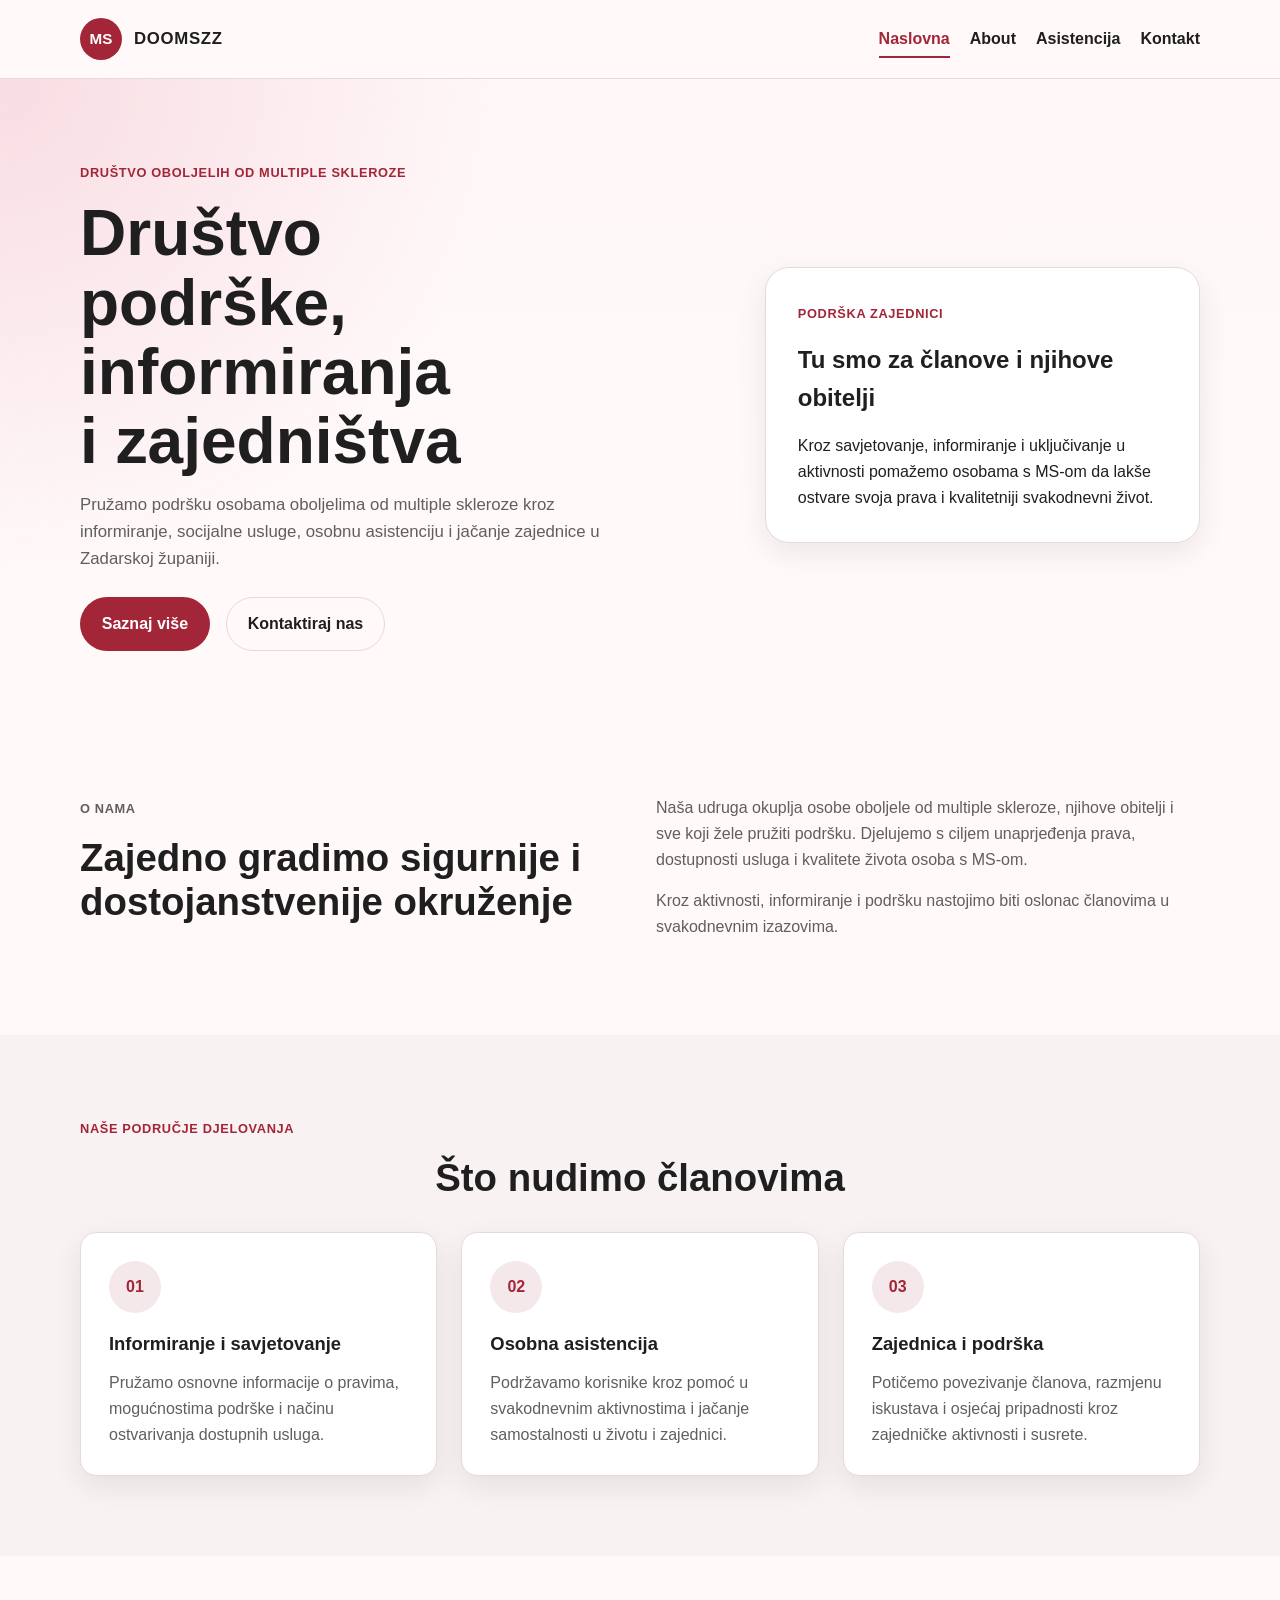
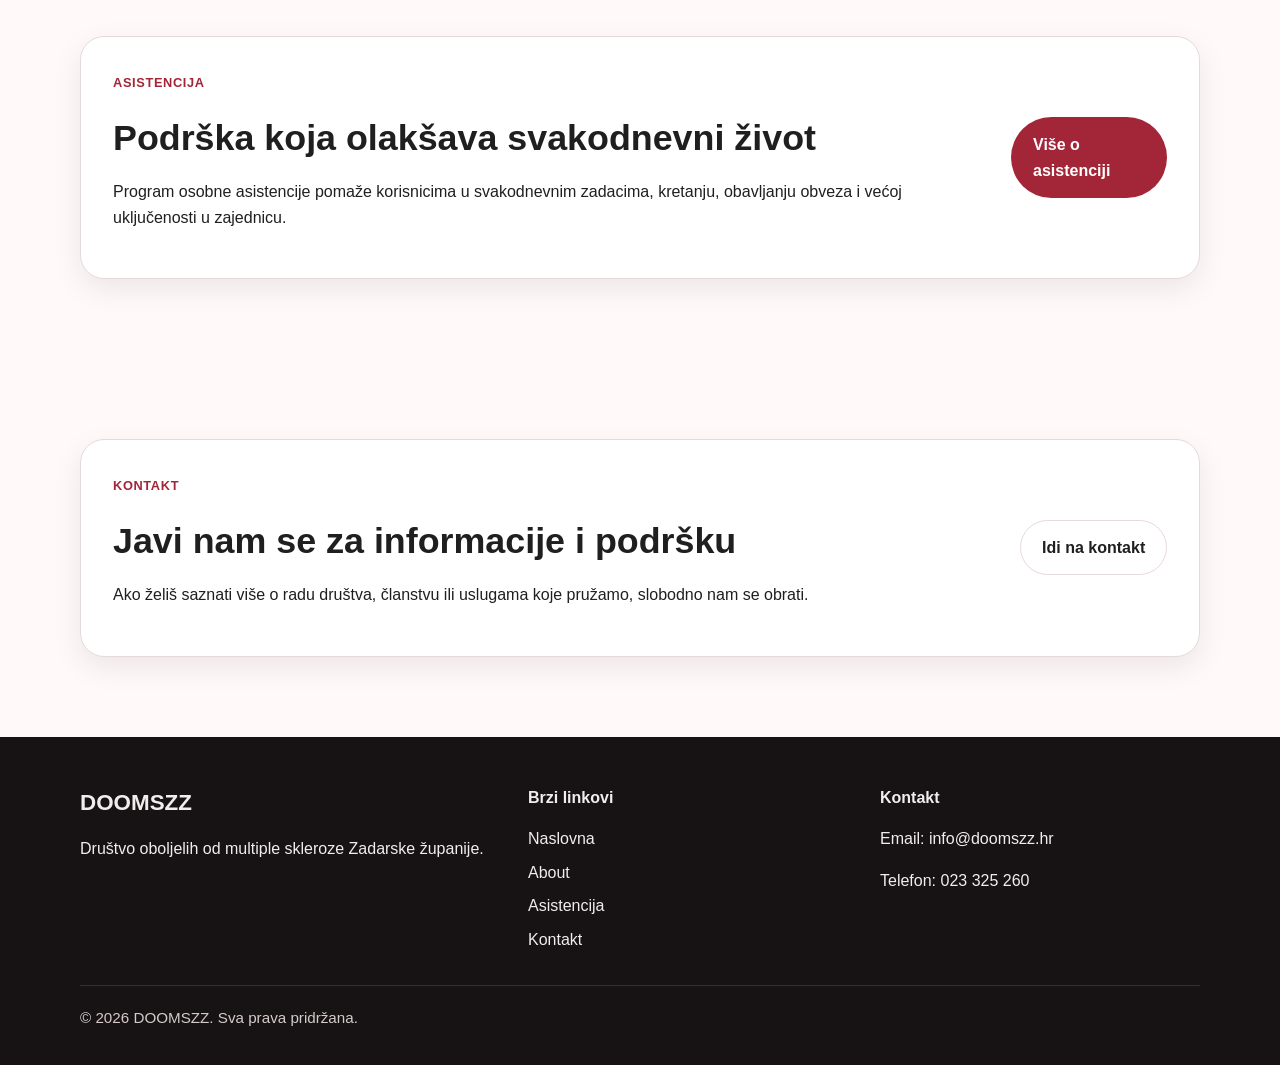
==== index.html @ 81e07acf "update naslova" ====
<!DOCTYPE html>
<html lang="hr">
<head>
  <meta charset="UTF-8">
  <meta name="viewport" content="width=device-width, initial-scale=1.0">
  <meta name="description" content="Društvo oboljelih od multiple skleroze Zadarske županije pruža podršku, informacije i usluge za bolju kvalitetu života osoba s MS-om.">
  <meta name="author" content="Tvoje Ime Prezime">
  <meta property="og:title" content="DOOMSZZ - Naslovnica">
  <meta property="og:description" content="Podrška, zajedništvo i informacije za osobe oboljele od multiple skleroze.">
  <meta property="og:image" content="img/og-image.png">
  <meta property="og:type" content="website">
  <link rel="icon" href="img/favicon.ico">
  <link rel="stylesheet" href="css/style.css">
  <title>Naslovnica - DOOMSZZ</title>
</head>
<body>
  <a class="skip-link" href="#main-content">Preskoči na sadržaj</a>

  <header class="site-header">
    <div class="container header-inner">
      <a href="index.html" class="logo">
        <span class="logo-mark">MS</span>
        <span class="logo-text">DOOMSZZ</span>
      </a>

      <input type="checkbox" id="nav-toggle" class="nav-toggle">
      <label for="nav-toggle" class="hamburger" aria-label="Otvori navigaciju">
        <span></span>
        <span></span>
        <span></span>
      </label>

      <nav class="site-nav" aria-label="Glavna navigacija">
        <ul>
          <li><a class="active" href="index.html" aria-current="page">Naslovna</a></li>
          <li><a href="about.html">About</a></li>
          <li><a href="asistencija.html">Asistencija</a></li>
          <li><a href="kontakt.html">Kontakt</a></li>
        </ul>
      </nav>
    </div>
  </header>

  <main id="main-content">
    <section class="hero">
      <div class="container hero-grid">
        <div class="hero-content">
          <p class="eyebrow">Društvo oboljelih od multiple skleroze</p>
          <h1>Društvo podrške, informiranja i zajedništva</h1>
          <p class="hero-text">
            Pružamo podršku osobama oboljelima od multiple skleroze kroz informiranje,
            socijalne usluge, osobnu asistenciju i jačanje zajednice u Zadarskoj županiji.
          </p>
          <div class="hero-actions">
            <a class="btn btn-primary" href="about.html">Saznaj više</a>
            <a class="btn btn-secondary" href="kontakt.html">Kontaktiraj nas</a>
          </div>
        </div>

        <div class="hero-card">
          <p class="card-label">Podrška zajednici</p>
          <h2>Tu smo za članove i njihove obitelji</h2>
          <p>
            Kroz savjetovanje, informiranje i uključivanje u aktivnosti pomažemo
            osobama s MS-om da lakše ostvare svoja prava i kvalitetniji svakodnevni život.
          </p>
        </div>
      </div>
    </section>

    <section class="intro section">
      <div class="container two-column">
        <div>
          <p class="section-tag">O nama</p>
          <h2>Zajedno gradimo sigurnije i dostojanstvenije okruženje</h2>
        </div>
        <div>
          <p>
            Naša udruga okuplja osobe oboljele od multiple skleroze, njihove obitelji
            i sve koji žele pružiti podršku. Djelujemo s ciljem unaprjeđenja prava,
            dostupnosti usluga i kvalitete života osoba s MS-om.
          </p>
          <p>
            Kroz aktivnosti, informiranje i podršku nastojimo biti oslonac članovima
            u svakodnevnim izazovima.
          </p>
        </div>
      </div>
    </section>

    <section class="services section alt-bg">
      <div class="container">
        <p class="section-tag center">Naše područje djelovanja</p>
        <h2 class="section-title center">Što nudimo članovima</h2>

        <div class="cards-grid">
          <article class="info-card">
            <div class="icon-circle">01</div>
            <h3>Informiranje i savjetovanje</h3>
            <p>
              Pružamo osnovne informacije o pravima, mogućnostima podrške i načinu
              ostvarivanja dostupnih usluga.
            </p>
          </article>

          <article class="info-card">
            <div class="icon-circle">02</div>
            <h3>Osobna asistencija</h3>
            <p>
              Podržavamo korisnike kroz pomoć u svakodnevnim aktivnostima i
              jačanje samostalnosti u životu i zajednici.
            </p>
          </article>

          <article class="info-card">
            <div class="icon-circle">03</div>
            <h3>Zajednica i podrška</h3>
            <p>
              Potičemo povezivanje članova, razmjenu iskustava i osjećaj pripadnosti
              kroz zajedničke aktivnosti i susrete.
            </p>
          </article>
        </div>
      </div>
    </section>

    <section class="highlight section">
      <div class="container highlight-box">
        <div>
          <p class="section-tag">Asistencija</p>
          <h2>Podrška koja olakšava svakodnevni život</h2>
          <p>
            Program osobne asistencije pomaže korisnicima u svakodnevnim zadacima,
            kretanju, obavljanju obveza i većoj uključenosti u zajednicu.
          </p>
        </div>
        <div class="highlight-action">
          <a class="btn btn-primary" href="asistencija.html">Više o asistenciji</a>
        </div>
      </div>
    </section>

    <section class="contact-preview section">
      <div class="container contact-box">
        <div>
          <p class="section-tag">Kontakt</p>
          <h2>Javi nam se za informacije i podršku</h2>
          <p>
            Ako želiš saznati više o radu društva, članstvu ili uslugama koje pružamo,
            slobodno nam se obrati.
          </p>
        </div>
        <a class="btn btn-secondary" href="kontakt.html">Idi na kontakt</a>
      </div>
    </section>
  </main>

  <footer class="site-footer">
    <div class="container footer-grid">
      <div>
        <h2 class="footer-title">DOOMSZZ</h2>
        <p>
          Društvo oboljelih od multiple skleroze Zadarske županije.
        </p>
      </div>

      <div>
        <h3>Brzi linkovi</h3>
        <ul class="footer-links">
          <li><a href="index.html">Naslovna</a></li>
          <li><a href="about.html">About</a></li>
          <li><a href="asistencija.html">Asistencija</a></li>
          <li><a href="kontakt.html">Kontakt</a></li>
        </ul>
      </div>

      <div>
        <h3>Kontakt</h3>
        <p>Email: info@doomszz.hr</p>
        <p>Telefon: 023 325 260</p>
      </div>
    </div>

    <div class="container footer-bottom">
      <p>&copy; 2026 DOOMSZZ. Sva prava pridržana.</p>
    </div>
  </footer>
</body>
</html>
---- css/style.css ----
:root {
  --color-primary: #a32638;
  --color-primary-dark: #7f1c2b;
  --color-accent: #f4e8eb;
  --color-bg: #fffaf9;
  --color-surface: #ffffff;
  --color-surface-muted: #f8f2f3;
  --color-text: #1f1f1f;
  --color-text-soft: #5f5f5f;
  --color-border: #e6d9dc;
  --color-focus: #111111;
  --shadow-soft: 0 10px 30px rgba(0, 0, 0, 0.08);
  --radius-sm: 0.75rem;
  --radius-md: 1rem;
  --radius-lg: 1.5rem;
  --max-width: 1120px;
  --transition: 0.25s ease;
  --space-xs: 0.5rem;
  --space-sm: 0.75rem;
  --space-md: 1rem;
  --space-lg: 1.5rem;
  --space-xl: 2rem;
  --space-2xl: 3rem;
  --space-3xl: 5rem;
}

*,
*::before,
*::after {
  box-sizing: border-box;
}

html {
  scroll-behavior: smooth;
}

body {
  margin: 0;
  font-family: Arial, Helvetica, sans-serif;
  color: var(--color-text);
  background-color: var(--color-bg);
  line-height: 1.6;
}

img {
  max-width: 100%;
  display: block;
}

a {
  color: inherit;
  text-decoration: none;
}

ul {
  padding: 0;
  margin: 0;
  list-style: none;
}

h1,
h2,
h3,
p {
  margin-top: 0;
}

.container {
  width: min(100% - 2rem, var(--max-width));
  margin-inline: auto;
}

.section {
  padding: var(--space-3xl) 0;
}

.alt-bg {
  background-color: var(--color-surface-muted);
}

.center {
  text-align: center;
}

.skip-link {
  position: absolute;
  top: -100px;
  left: 1rem;
  background: #ffffff;
  color: #000000;
  padding: 0.75rem 1rem;
  border-radius: 0.5rem;
  z-index: 1000;
  border: 2px solid #000000;
}

.skip-link:focus {
  top: 1rem;
}

.site-header {
  position: sticky;
  top: 0;
  z-index: 999;
  background-color: rgba(255, 250, 249, 0.96);
  backdrop-filter: blur(10px);
  border-bottom: 1px solid var(--color-border);
}

.header-inner {
  display: flex;
  align-items: center;
  justify-content: space-between;
  min-height: 78px;
  gap: 1rem;
}

.logo {
  display: inline-flex;
  align-items: center;
  gap: 0.75rem;
  font-weight: 700;
}

.logo-mark {
  width: 42px;
  height: 42px;
  border-radius: 50%;
  background-color: var(--color-primary);
  color: #ffffff;
  display: inline-flex;
  align-items: center;
  justify-content: center;
  font-size: 0.95rem;
}

.logo-text {
  font-size: 1.05rem;
  letter-spacing: 0.04em;
}

.site-nav ul {
  display: flex;
  align-items: center;
  gap: 1.25rem;
}

.site-nav a {
  position: relative;
  padding: 0.5rem 0;
  font-weight: 600;
  color: var(--color-text);
}

.site-nav a:hover,
.site-nav a:focus-visible {
  color: var(--color-primary);
}

.site-nav a.active {
  color: var(--color-primary);
}

.site-nav a.active::after,
.site-nav a:hover::after,
.site-nav a:focus-visible::after {
  content: "";
  position: absolute;
  left: 0;
  bottom: -0.2rem;
  width: 100%;
  height: 2px;
  background-color: var(--color-primary);
}

.nav-toggle {
  display: none;
}

.hamburger {
  display: none;
  cursor: pointer;
  width: 46px;
  height: 46px;
  border: 1px solid var(--color-border);
  border-radius: 0.75rem;
  align-items: center;
  justify-content: center;
  flex-direction: column;
  gap: 5px;
  background-color: #ffffff;
}

.hamburger span {
  width: 22px;
  height: 2px;
  background-color: var(--color-text);
  display: block;
}

.hero {
  padding: 5rem 0 4rem;
  background:
    radial-gradient(circle at top left, #f8dde3 0%, transparent 35%),
    linear-gradient(180deg, #fff7f8 0%, #fffaf9 100%);
}

.hero-grid {
  display: grid;
  grid-template-columns: 1.2fr 0.8fr;
  gap: 2rem;
  align-items: center;
}

.eyebrow,
.section-tag,
.card-label {
  display: inline-block;
  margin-bottom: 1rem;
  color: var(--color-primary);
  font-weight: 700;
  letter-spacing: 0.05em;
  text-transform: uppercase;
  font-size: 0.8rem;
}

.hero h1 {
  font-size: clamp(2.3rem, 5vw, 4.3rem);
  line-height: 1.08;
  max-width: 11ch;
  margin-bottom: 1rem;
}

.hero-text {
  max-width: 60ch;
  color: var(--color-text-soft);
  font-size: 1.05rem;
  margin-bottom: 1.5rem;
}

.hero-actions {
  display: flex;
  flex-wrap: wrap;
  gap: 1rem;
}

.btn {
  display: inline-flex;
  align-items: center;
  justify-content: center;
  min-height: 48px;
  padding: 0.85rem 1.3rem;
  border-radius: 999px;
  font-weight: 700;
  transition: transform var(--transition), background-color var(--transition), color var(--transition), border-color var(--transition);
  border: 1px solid transparent;
}

.btn:hover,
.btn:focus-visible {
  transform: translateY(-2px);
}

.btn-primary {
  background-color: var(--color-primary);
  color: #ffffff;
}

.btn-primary:hover,
.btn-primary:focus-visible {
  background-color: var(--color-primary-dark);
}

.btn-secondary {
  background-color: transparent;
  color: var(--color-text);
  border-color: var(--color-border);
}

.btn-secondary:hover,
.btn-secondary:focus-visible {
  border-color: var(--color-primary);
  color: var(--color-primary);
}

.hero-card,
.info-card,
.highlight-box,
.contact-box {
  background-color: var(--color-surface);
  border: 1px solid var(--color-border);
  box-shadow: var(--shadow-soft);
}

.hero-card {
  padding: 2rem;
  border-radius: var(--radius-lg);
}

.hero-card h2 {
  font-size: 1.5rem;
  margin-bottom: 1rem;
}

.hero-card p:last-child {
  margin-bottom: 0;
}

.two-column {
  display: grid;
  grid-template-columns: 1fr 1fr;
  gap: 2rem;
  align-items: start;
}

.two-column h2,
.section-title {
  font-size: clamp(1.8rem, 3vw, 2.6rem);
  line-height: 1.15;
  margin-bottom: 1rem;
}

.two-column p {
  color: var(--color-text-soft);
}

.cards-grid {
  display: grid;
  grid-template-columns: repeat(3, 1fr);
  gap: 1.5rem;
  margin-top: 2rem;
}

.info-card {
  padding: 1.75rem;
  border-radius: var(--radius-md);
}

.icon-circle {
  width: 52px;
  height: 52px;
  border-radius: 50%;
  background-color: var(--color-accent);
  color: var(--color-primary);
  display: inline-flex;
  align-items: center;
  justify-content: center;
  font-weight: 700;
  margin-bottom: 1rem;
}

.info-card h3 {
  margin-bottom: 0.75rem;
  font-size: 1.15rem;
}

.info-card p {
  color: var(--color-text-soft);
  margin-bottom: 0;
}

.highlight-box,
.contact-box {
  border-radius: var(--radius-lg);
  padding: 2rem;
  display: flex;
  align-items: center;
  justify-content: space-between;
  gap: 1.5rem;
}

.highlight-box h2,
.contact-box h2 {
  margin-bottom: 0.75rem;
  font-size: clamp(1.6rem, 2.8vw, 2.3rem);
}

.site-footer {
  background-color: #171314;
  color: #f3ecec;
  padding-top: 3rem;
}

.footer-grid {
  display: grid;
  grid-template-columns: 1.3fr 1fr 1fr;
  gap: 2rem;
}

.footer-title {
  font-size: 1.4rem;
  margin-bottom: 1rem;
}

.site-footer h3 {
  margin-bottom: 1rem;
  font-size: 1rem;
}

.footer-links li + li {
  margin-top: 0.5rem;
}

.footer-links a:hover,
.footer-links a:focus-visible {
  color: #ffffff;
}

.footer-bottom {
  border-top: 1px solid rgba(255, 255, 255, 0.12);
  margin-top: 2rem;
  padding: 1.25rem 0;
  font-size: 0.95rem;
  color: #d4caca;
}

a:focus-visible,
button:focus-visible,
input:focus-visible,
textarea:focus-visible,
label:focus-visible {
  outline: 3px solid var(--color-focus);
  outline-offset: 3px;
}

@media (max-width: 900px) {
  .hero-grid,
  .two-column,
  .cards-grid,
  .footer-grid {
    grid-template-columns: 1fr;
  }

  .highlight-box,
  .contact-box {
    flex-direction: column;
    align-items: flex-start;
  }

  .hero {
    padding-top: 4rem;
  }

  .hero h1 {
    max-width: 14ch;
  }
}

@media (max-width: 768px) {
  .hamburger {
    display: inline-flex;
  }

  .site-nav {
    position: absolute;
    top: 100%;
    left: 0;
    right: 0;
    background-color: rgba(255, 250, 249, 0.98);
    border-bottom: 1px solid var(--color-border);
    padding: 0 1rem 1rem;
    display: none;
  }

  .site-nav ul {
    flex-direction: column;
    align-items: flex-start;
    gap: 0.75rem;
    padding-top: 1rem;
  }

  .nav-toggle:checked ~ .site-nav {
    display: block;
  }

  .section {
    padding: 4rem 0;
  }
}

@media (max-width: 560px) {
  .hero {
    padding: 3.5rem 0 3rem;
  }

  .hero h1 {
    font-size: 2.2rem;
  }

  .container {
    width: min(100% - 1.25rem, var(--max-width));
  }

  .hero-card,
  .info-card,
  .highlight-box,
  .contact-box {
    padding: 1.4rem;
  }
}

.hero-small {
  padding-top: 4.5rem;
  padding-bottom: 3.5rem;
}

.top-space {
  margin-top: 1.5rem;
}

.contact-layout {
  display: grid;
  grid-template-columns: 1fr 1.1fr;
  gap: 2rem;
  align-items: start;
}

.contact-info h2,
.form-wrapper h2 {
  margin-bottom: 1rem;
  font-size: clamp(1.8rem, 3vw, 2.4rem);
}

.contact-info > p {
  color: var(--color-text-soft);
}

.contact-details {
  display: grid;
  gap: 1rem;
  margin-top: 1.5rem;
}

.detail-card,
.form-wrapper {
  background-color: var(--color-surface);
  border: 1px solid var(--color-border);
  box-shadow: var(--shadow-soft);
  border-radius: var(--radius-lg);
}

.detail-card {
  padding: 1.25rem 1.4rem;
}

.detail-card h3 {
  margin-bottom: 0.4rem;
  font-size: 1rem;
}

.detail-card p {
  margin-bottom: 0;
  color: var(--color-text-soft);
}

.form-wrapper {
  padding: 2rem;
}

.contact-form {
  margin-top: 1.5rem;
}

.form-group {
  display: flex;
  flex-direction: column;
  margin-bottom: 1rem;
}

.form-group label {
  margin-bottom: 0.45rem;
  font-weight: 700;
}

.form-group input,
.form-group select,
.form-group textarea {
  width: 100%;
  padding: 0.9rem 1rem;
  border: 1px solid var(--color-border);
  border-radius: 0.9rem;
  background-color: #ffffff;
  font: inherit;
  color: var(--color-text);
}

.form-group textarea {
  resize: vertical;
  min-height: 140px;
}

.form-group input::placeholder,
.form-group textarea::placeholder {
  color: #8b8b8b;
}

.form-group input:focus,
.form-group select:focus,
.form-group textarea:focus {
  border-color: var(--color-primary);
  outline: none;
}

@media (max-width: 900px) {
  .contact-layout {
    grid-template-columns: 1fr;
  }
}
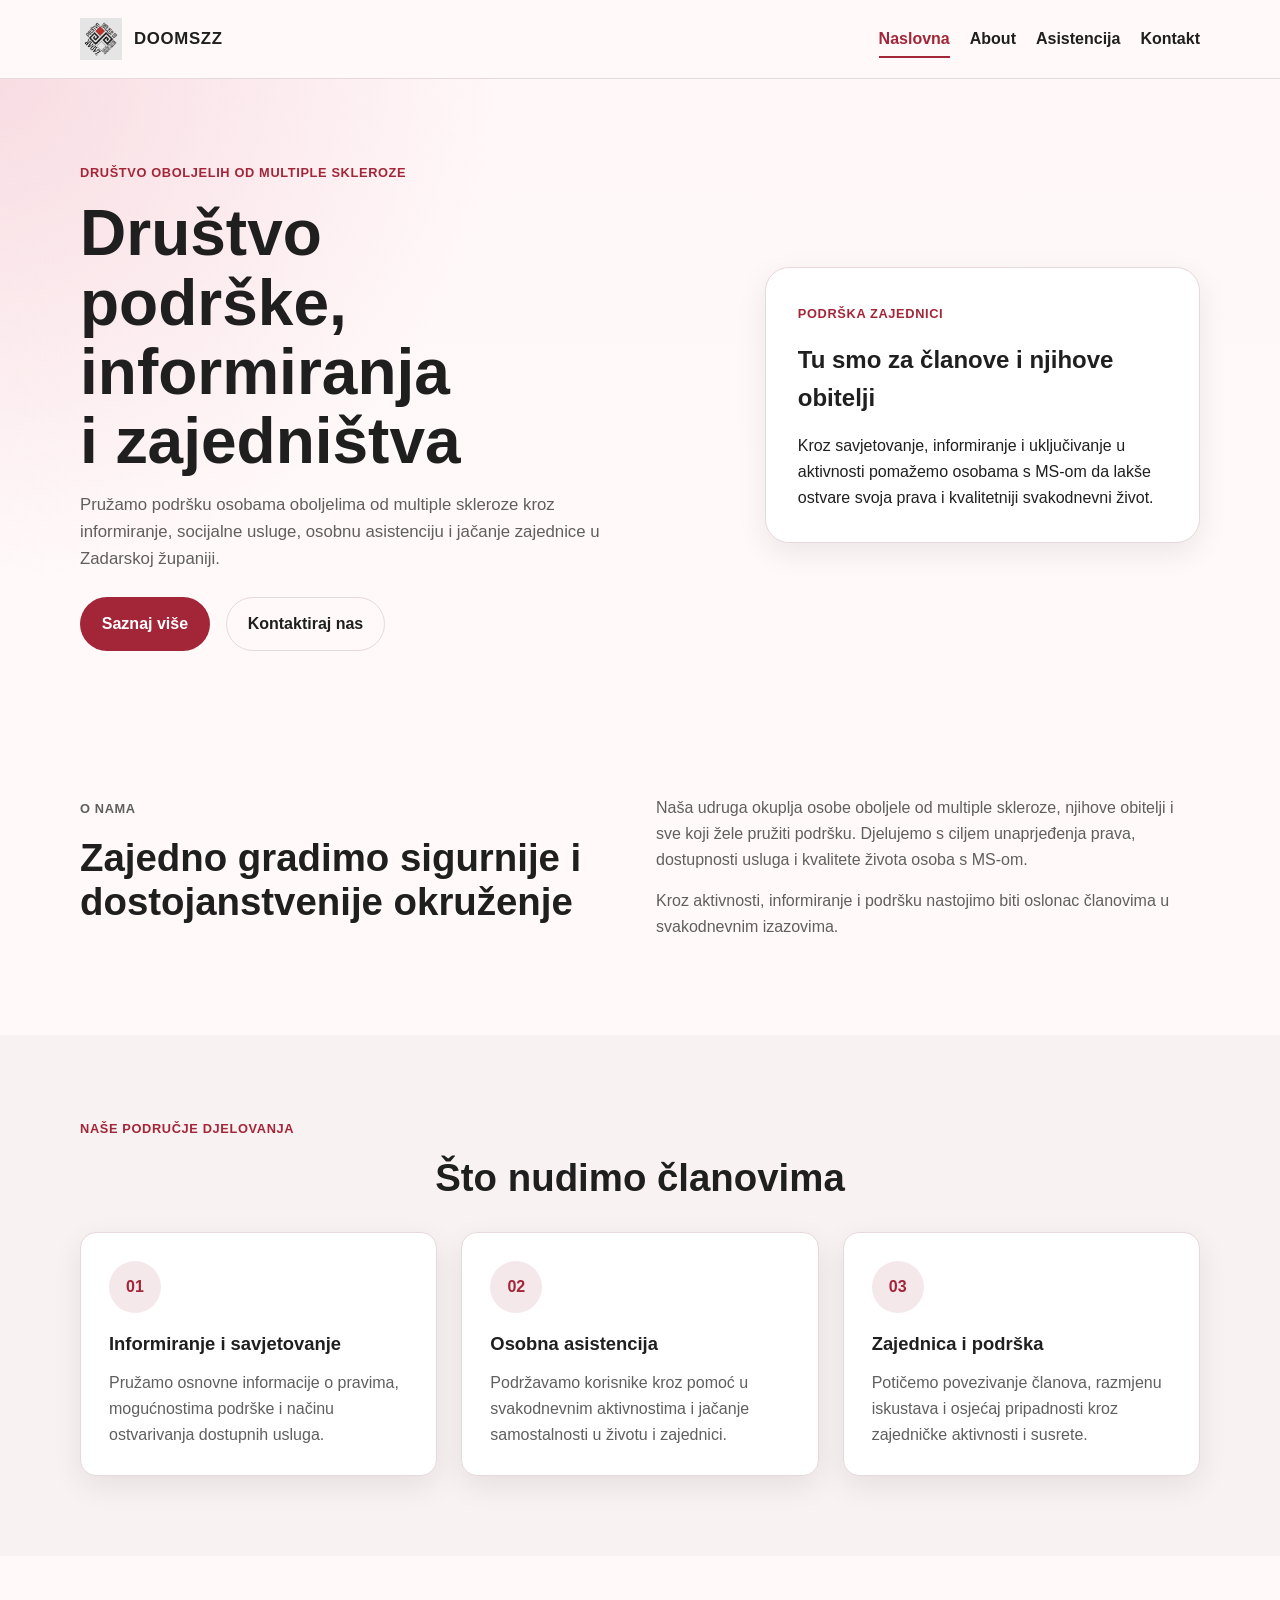
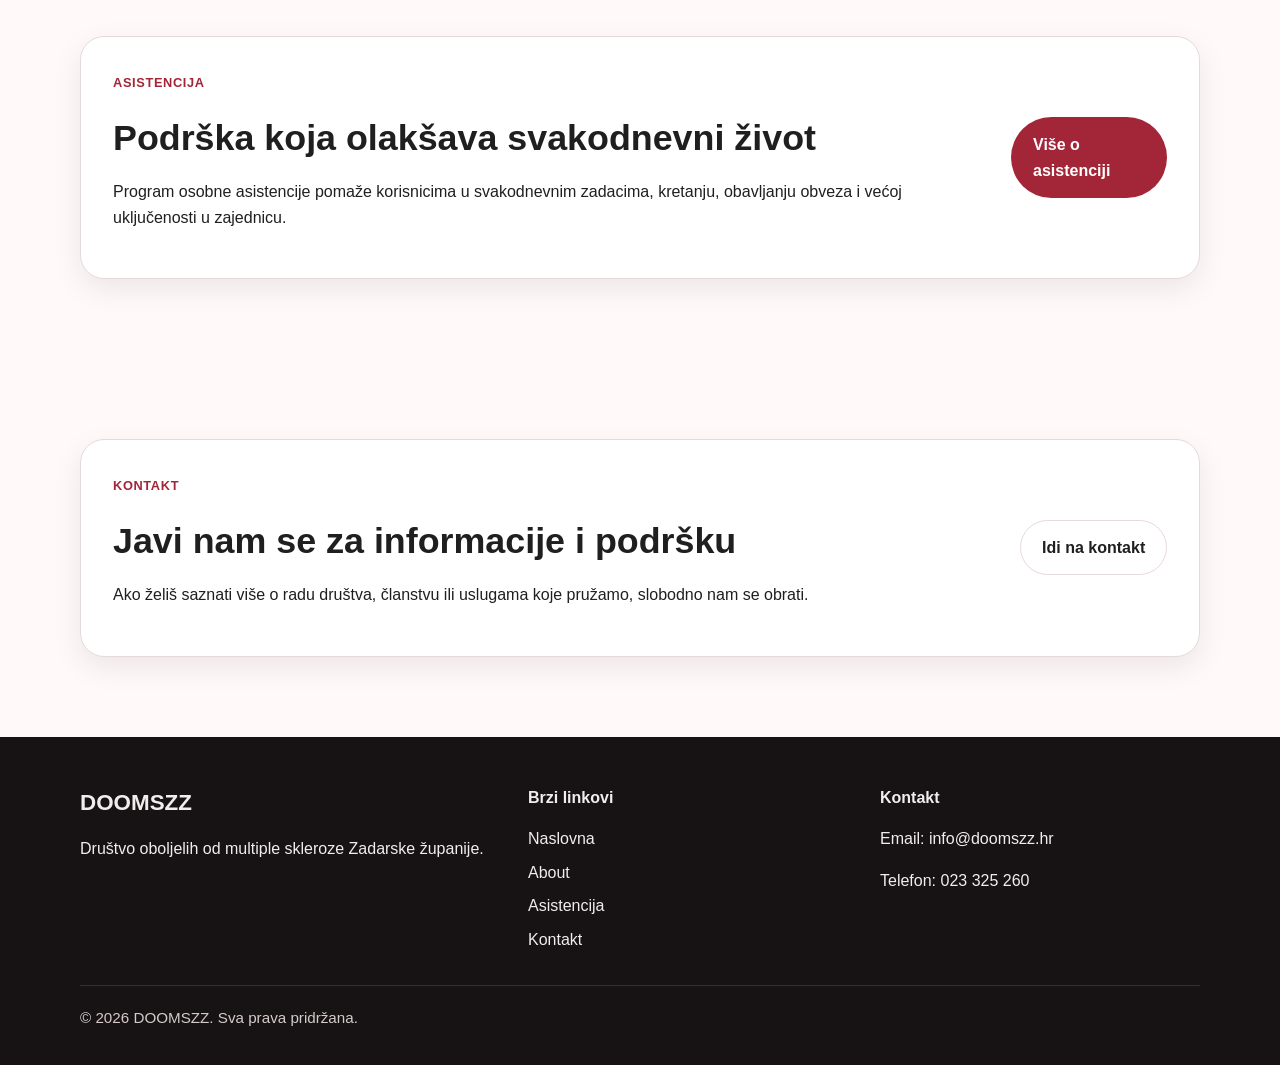
==== commit 8e3b8252: "update loga" ====
--- a/index.html
+++ b/index.html
@@ -19,7 +19,7 @@
   <header class="site-header">
     <div class="container header-inner">
       <a href="index.html" class="logo">
-        <span class="logo-mark">MS</span>
+        <img src="img/logo.png" alt="DOOMSZZ logo" class="logo-image">
         <span class="logo-text">DOOMSZZ</span>
       </a>
 
--- a/css/style.css
+++ b/css/style.css
@@ -605,4 +605,11 @@
   .contact-layout {
     grid-template-columns: 1fr;
   }
+}
+
+.logo-image {
+  width: 42px;
+  height: 42px;
+  object-fit: contain;
+  display: block;
 }
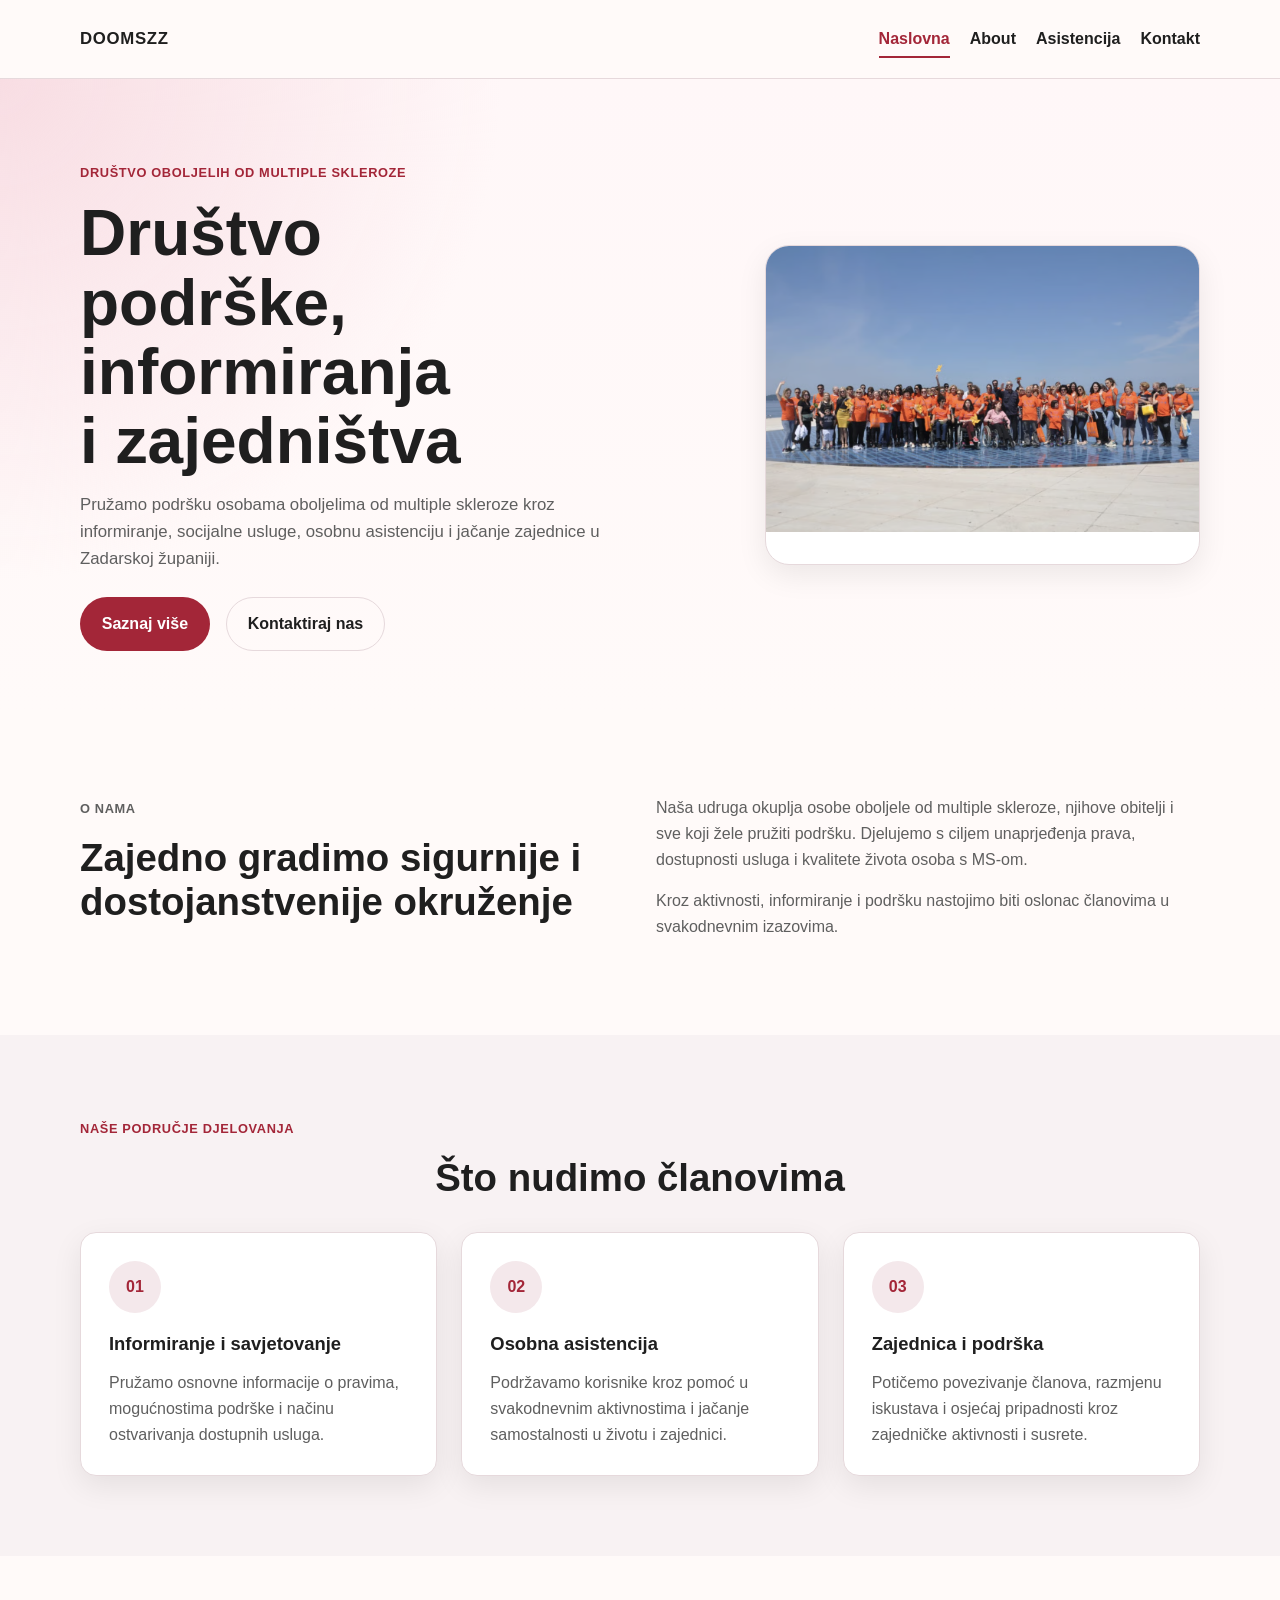
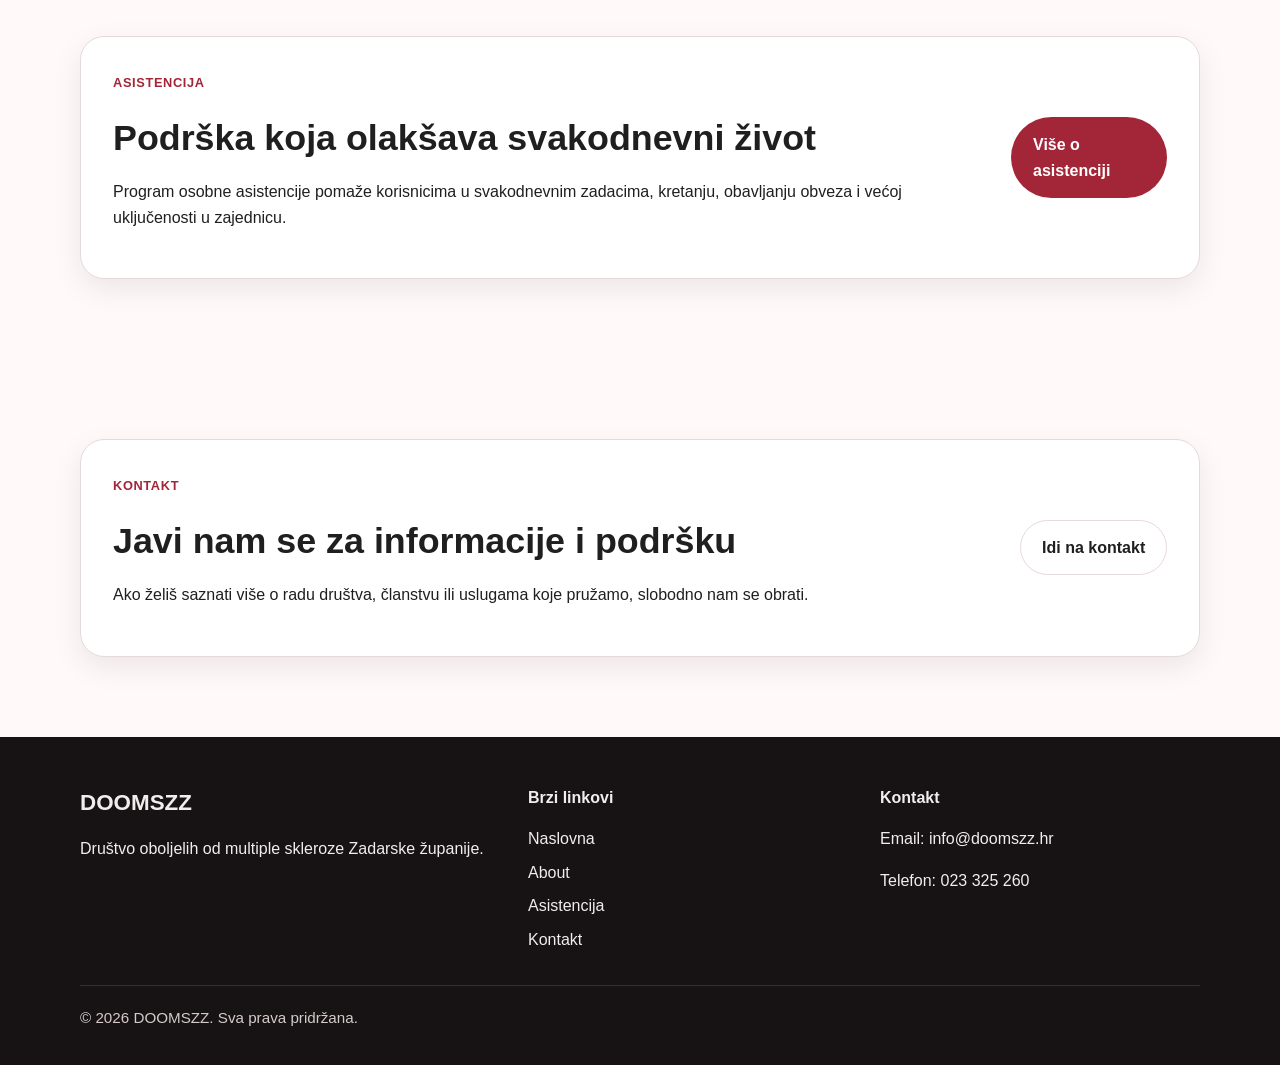
==== commit 89aab9b7: "updejt og-a" ====
--- a/index.html
+++ b/index.html
@@ -19,7 +19,6 @@
   <header class="site-header">
     <div class="container header-inner">
       <a href="index.html" class="logo">
-        <img src="img/logo.png" alt="DOOMSZZ logo" class="logo-image">
         <span class="logo-text">DOOMSZZ</span>
       </a>
 
@@ -57,13 +56,8 @@
           </div>
         </div>
 
-        <div class="hero-card">
-          <p class="card-label">Podrška zajednici</p>
-          <h2>Tu smo za članove i njihove obitelji</h2>
-          <p>
-            Kroz savjetovanje, informiranje i uključivanje u aktivnosti pomažemo
-            osobama s MS-om da lakše ostvare svoja prava i kvalitetniji svakodnevni život.
-          </p>
+        <div class="hero-image-wrap">
+          <img src="img/og-image.png" alt="Društvo oboljelih od multiple skleroze Zadarske županije" class="hero-image">
         </div>
       </div>
     </section>
--- a/css/style.css
+++ b/css/style.css
@@ -612,4 +612,19 @@
   height: 42px;
   object-fit: contain;
   display: block;
+}
+.hero-image-wrap {
+  background-color: var(--color-surface);
+  border: 1px solid var(--color-border);
+  box-shadow: var(--shadow-soft);
+  border-radius: var(--radius-lg);
+  overflow: hidden;
+  min-height: 320px;
+}
+
+.hero-image {
+  width: 100%;
+  height: 100%;
+  display: block;
+  object-fit: cover;
 }
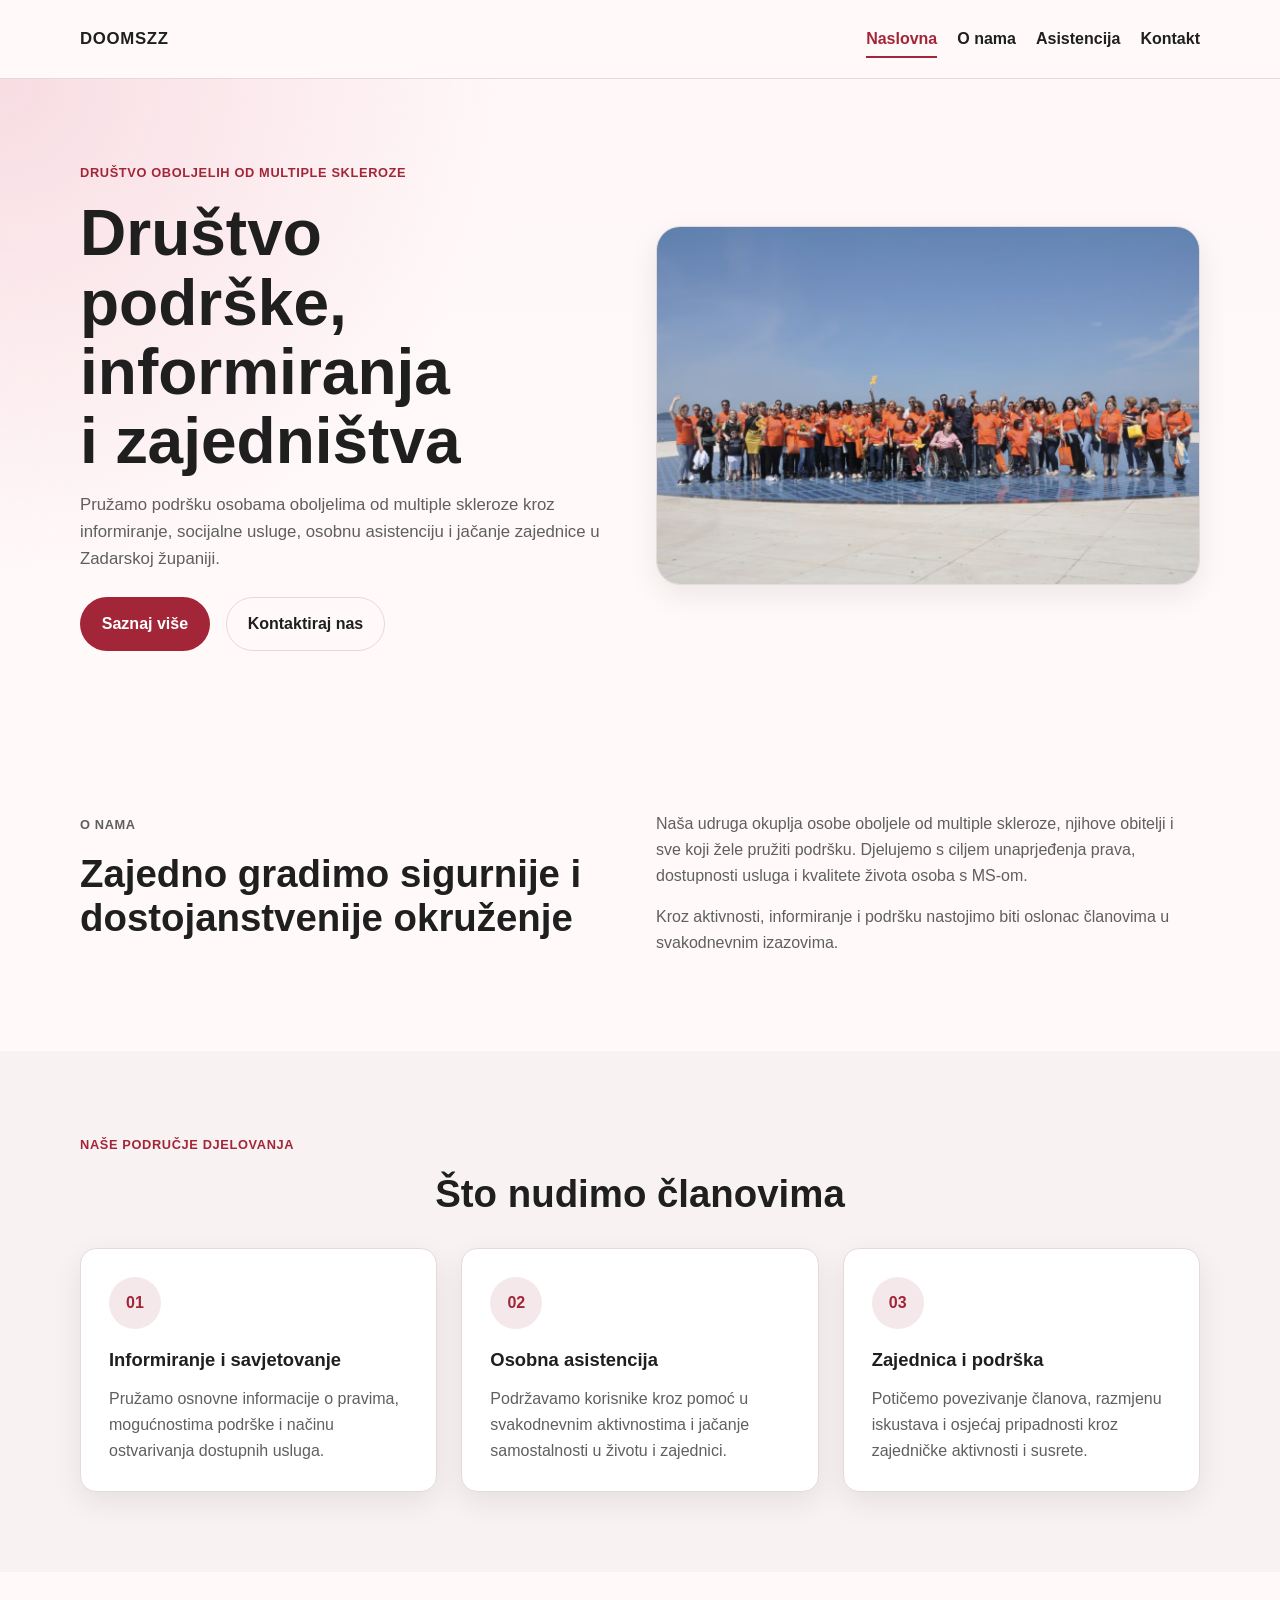
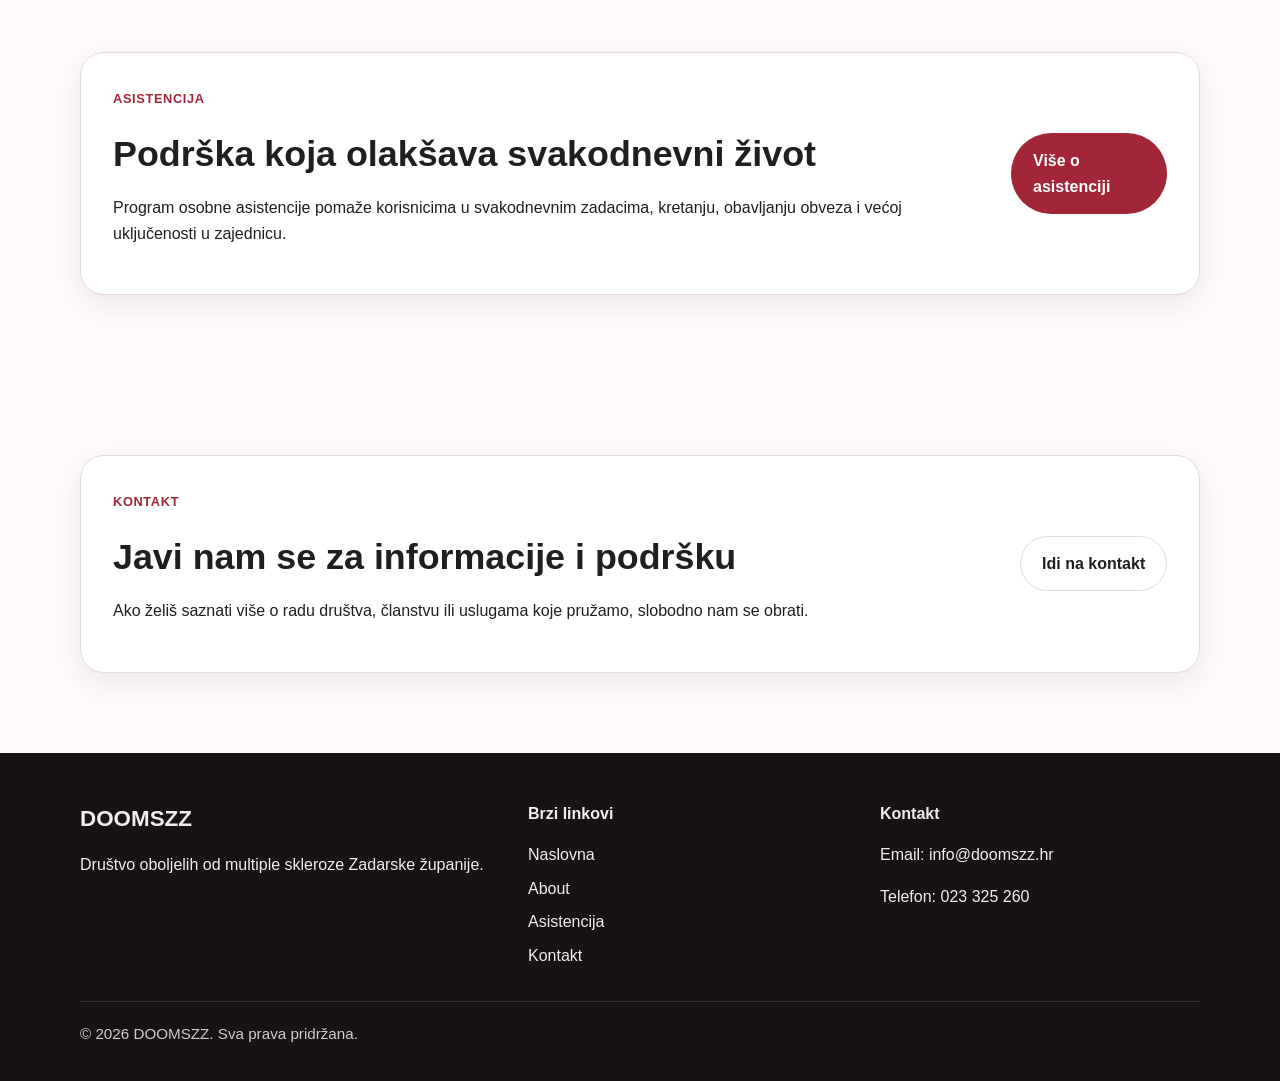
==== commit 77f1ac0a: "updejt" ====
--- a/index.html
+++ b/index.html
@@ -32,7 +32,7 @@
       <nav class="site-nav" aria-label="Glavna navigacija">
         <ul>
           <li><a class="active" href="index.html" aria-current="page">Naslovna</a></li>
-          <li><a href="about.html">About</a></li>
+          <li><a href="about.html">O nama</a></li>
           <li><a href="asistencija.html">Asistencija</a></li>
           <li><a href="kontakt.html">Kontakt</a></li>
         </ul>
@@ -41,7 +41,7 @@
   </header>
 
   <main id="main-content">
-    <section class="hero">
+    <section class="hero hero-home">
       <div class="container hero-grid">
         <div class="hero-content">
           <p class="eyebrow">Društvo oboljelih od multiple skleroze</p>
--- a/css/style.css
+++ b/css/style.css
@@ -613,18 +613,66 @@
   object-fit: contain;
   display: block;
 }
+.hero-grid {
+  display: grid;
+  grid-template-columns: 1fr 1fr;
+  gap: 2rem;
+  align-items: center;
+}
+
 .hero-image-wrap {
   background-color: var(--color-surface);
   border: 1px solid var(--color-border);
   box-shadow: var(--shadow-soft);
   border-radius: var(--radius-lg);
   overflow: hidden;
-  min-height: 320px;
 }
 
 .hero-image {
   width: 100%;
-  height: 100%;
   display: block;
-  object-fit: cover;
+}
+
+.hero {
+  padding: 5rem 0 5rem;
+}
+
+/* MOBILE HERO FIX */
+@media (max-width: 768px) {
+  .hero-grid {
+    grid-template-columns: 1fr !important;
+    gap: 1.5rem;
+    align-items: start;
+  }
+
+  .hero-card,
+  .hero-image-wrap {
+    width: 100%;
+    max-width: 100%;
+  }
+
+  .hero h1 {
+    max-width: 100%;
+  }
+
+  .hero-text {
+    max-width: 100%;
+  }
+
+  /* Naslovnica: slika desno i malo veća */
+  .hero-home .hero-image-wrap {
+    width: 78%;
+    margin-left: auto;
+    margin-right: 0;
+  }
+
+  .hero-home .hero-image {
+    width: 100%;
+    display: block;
+  }
+
+  /* Ostale stranice: kartica normalno ispod teksta */
+  .hero-small .hero-card {
+    margin-top: 0.5rem;
+  }
 }
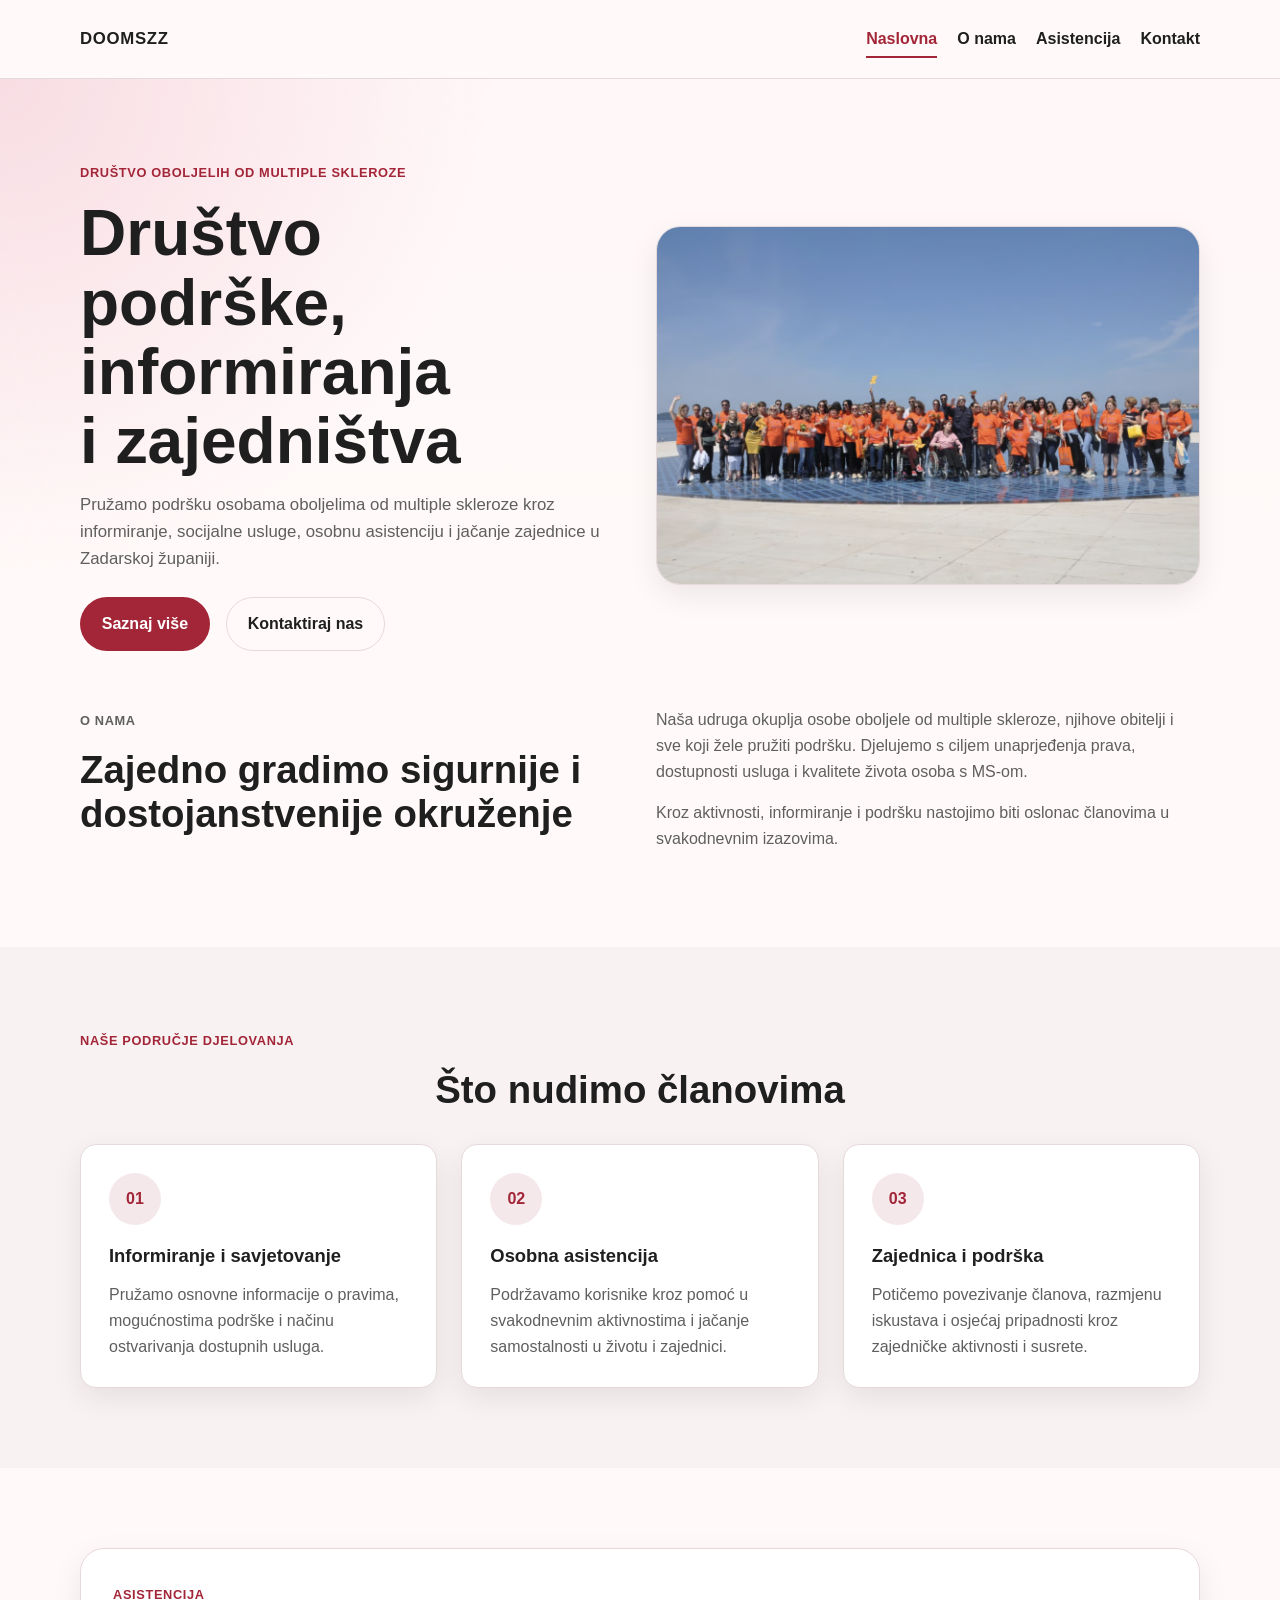
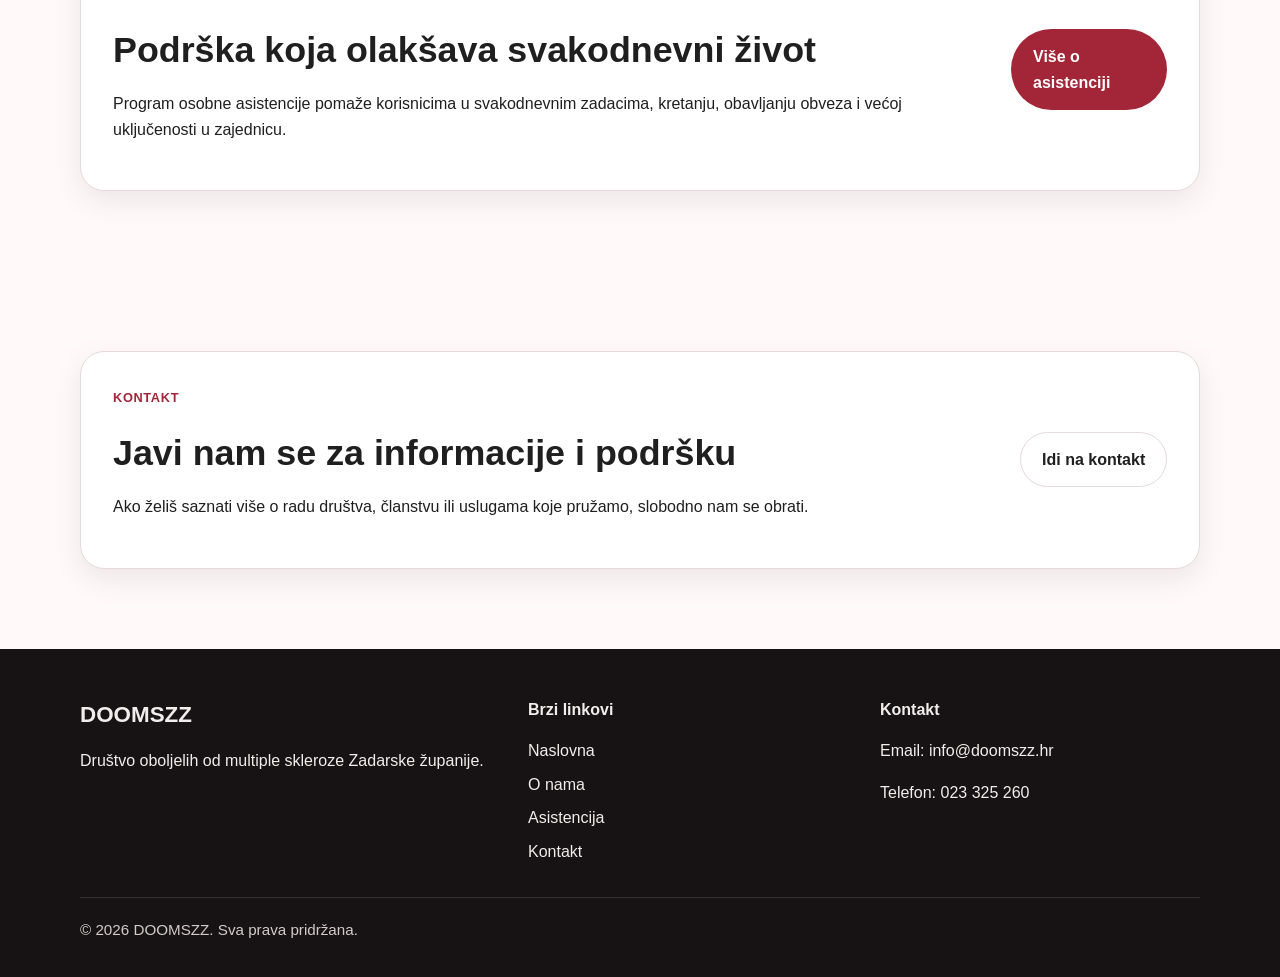
==== commit d4571a65: "updejt" ====
--- a/index.html
+++ b/index.html
@@ -162,7 +162,7 @@
         <h3>Brzi linkovi</h3>
         <ul class="footer-links">
           <li><a href="index.html">Naslovna</a></li>
-          <li><a href="about.html">About</a></li>
+          <li><a href="about.html">O nama</a></li>
           <li><a href="asistencija.html">Asistencija</a></li>
           <li><a href="kontakt.html">Kontakt</a></li>
         </ul>
--- a/css/style.css
+++ b/css/style.css
@@ -663,7 +663,7 @@
   .hero-home .hero-image-wrap {
     width: 78%;
     margin-left: auto;
-    margin-right: 0;
+    margin-right: auto;
   }
 
   .hero-home .hero-image {
@@ -675,4 +675,12 @@
   .hero-small .hero-card {
     margin-top: 0.5rem;
   }
+}
+
+.hero-home {
+  padding-bottom: 2rem;
+}
+
+.hero-home + .section {
+  padding-top: 1.5rem;
 }
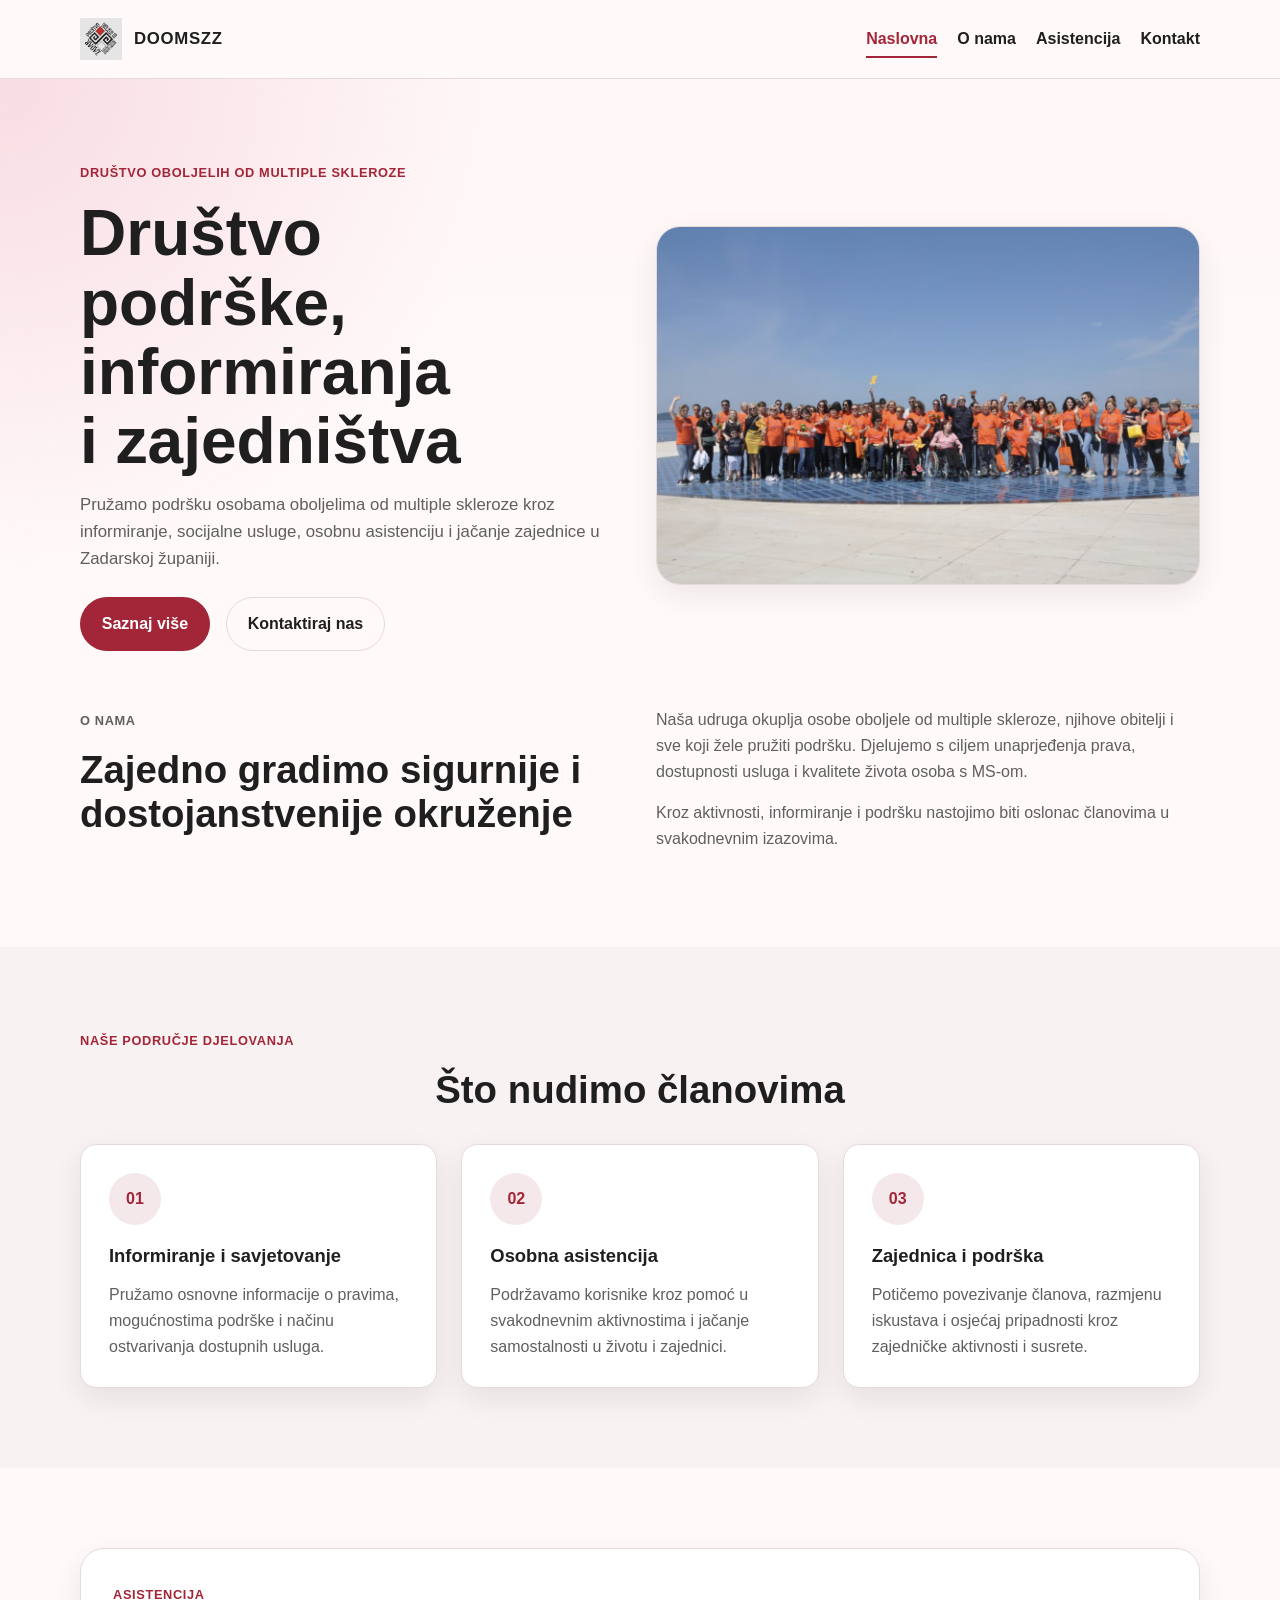
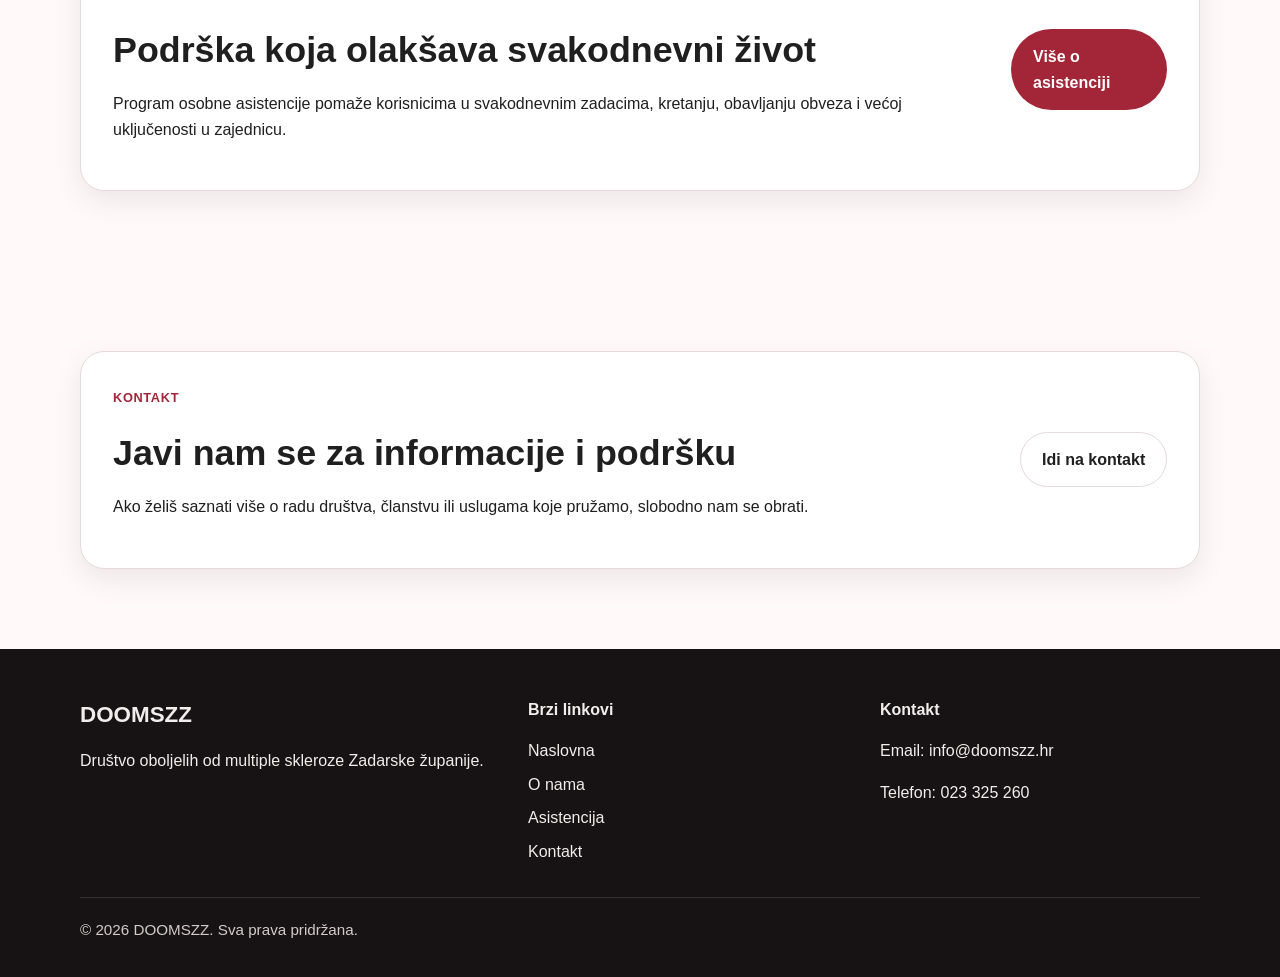
==== commit 444b22cd: "updejt" ====
--- a/index.html
+++ b/index.html
@@ -4,7 +4,7 @@
   <meta charset="UTF-8">
   <meta name="viewport" content="width=device-width, initial-scale=1.0">
   <meta name="description" content="Društvo oboljelih od multiple skleroze Zadarske županije pruža podršku, informacije i usluge za bolju kvalitetu života osoba s MS-om.">
-  <meta name="author" content="Tvoje Ime Prezime">
+  <meta name="author" content="Damir Nižić">
   <meta property="og:title" content="DOOMSZZ - Naslovnica">
   <meta property="og:description" content="Podrška, zajedništvo i informacije za osobe oboljele od multiple skleroze.">
   <meta property="og:image" content="img/og-image.png">
@@ -19,6 +19,7 @@
   <header class="site-header">
     <div class="container header-inner">
       <a href="index.html" class="logo">
+        <img src="img/logo.png" alt="DOOMSZZ logo" class="logo-image">
         <span class="logo-text">DOOMSZZ</span>
       </a>
 
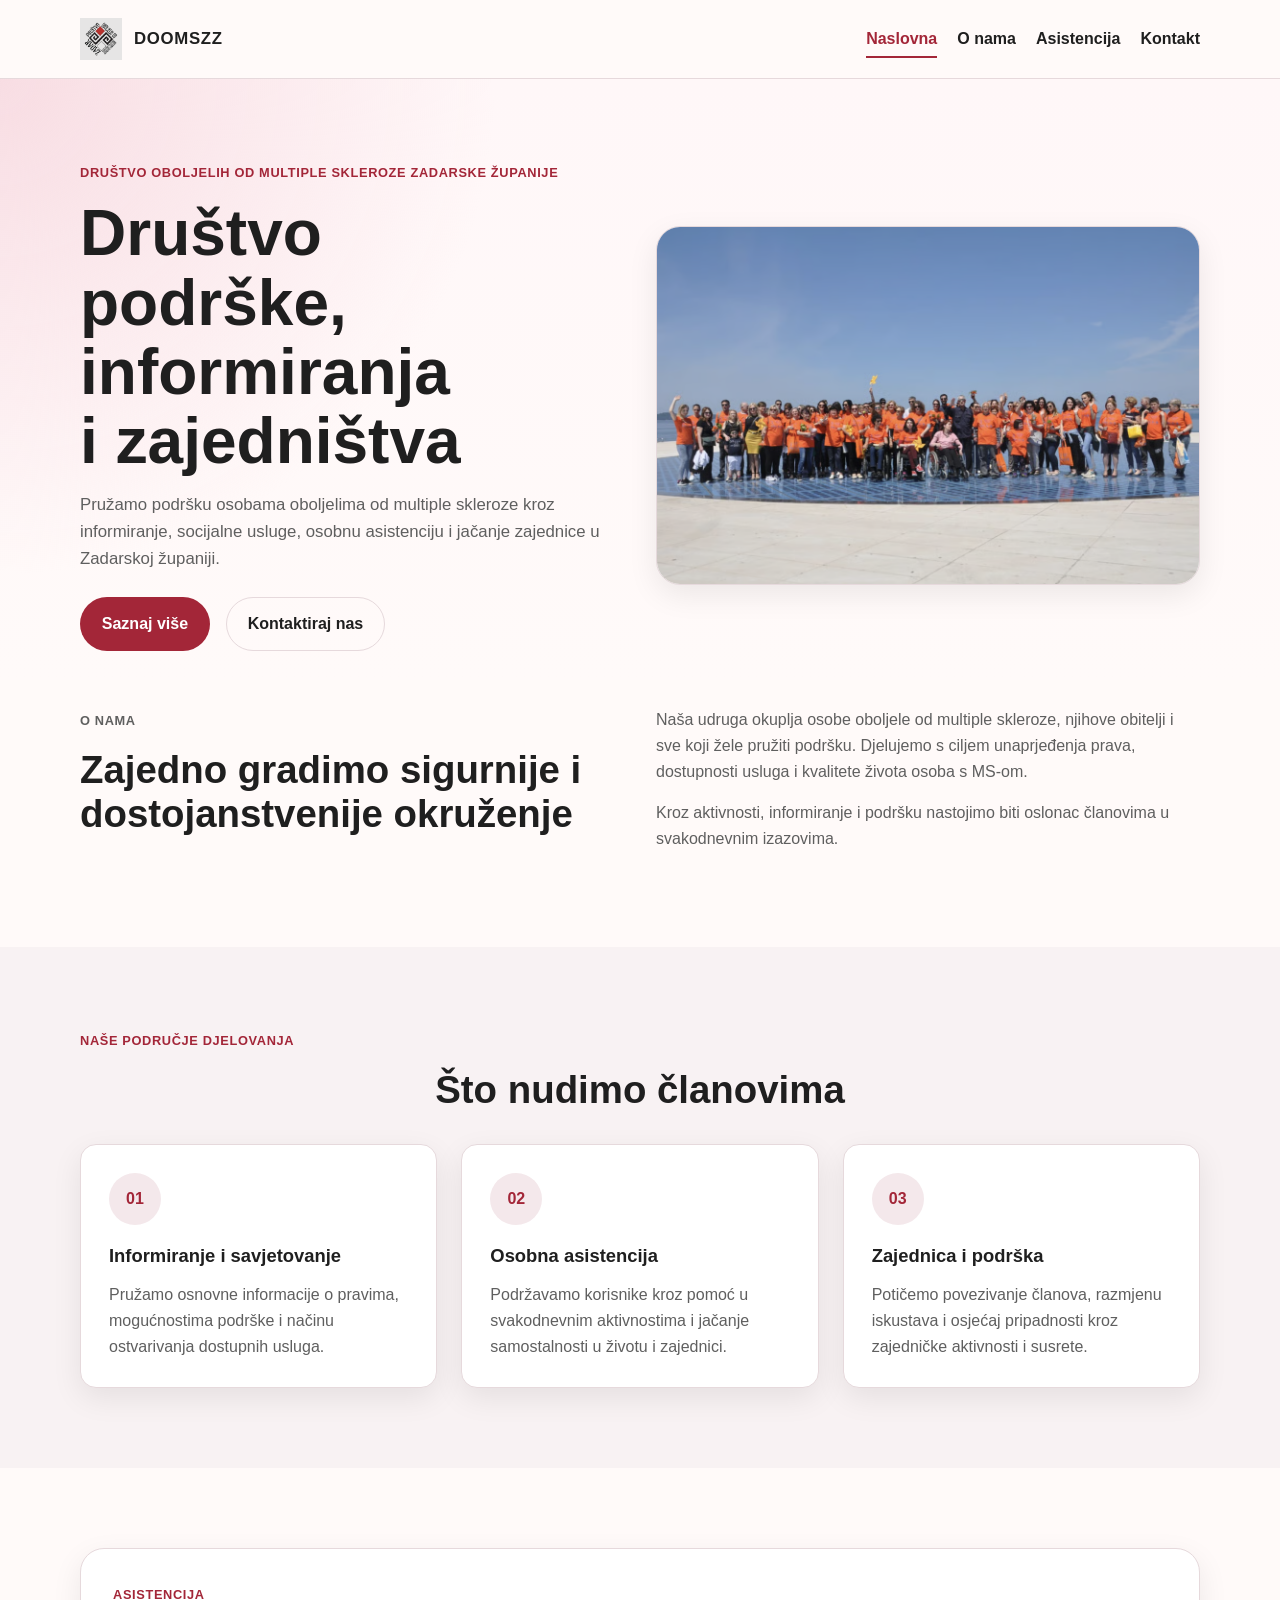
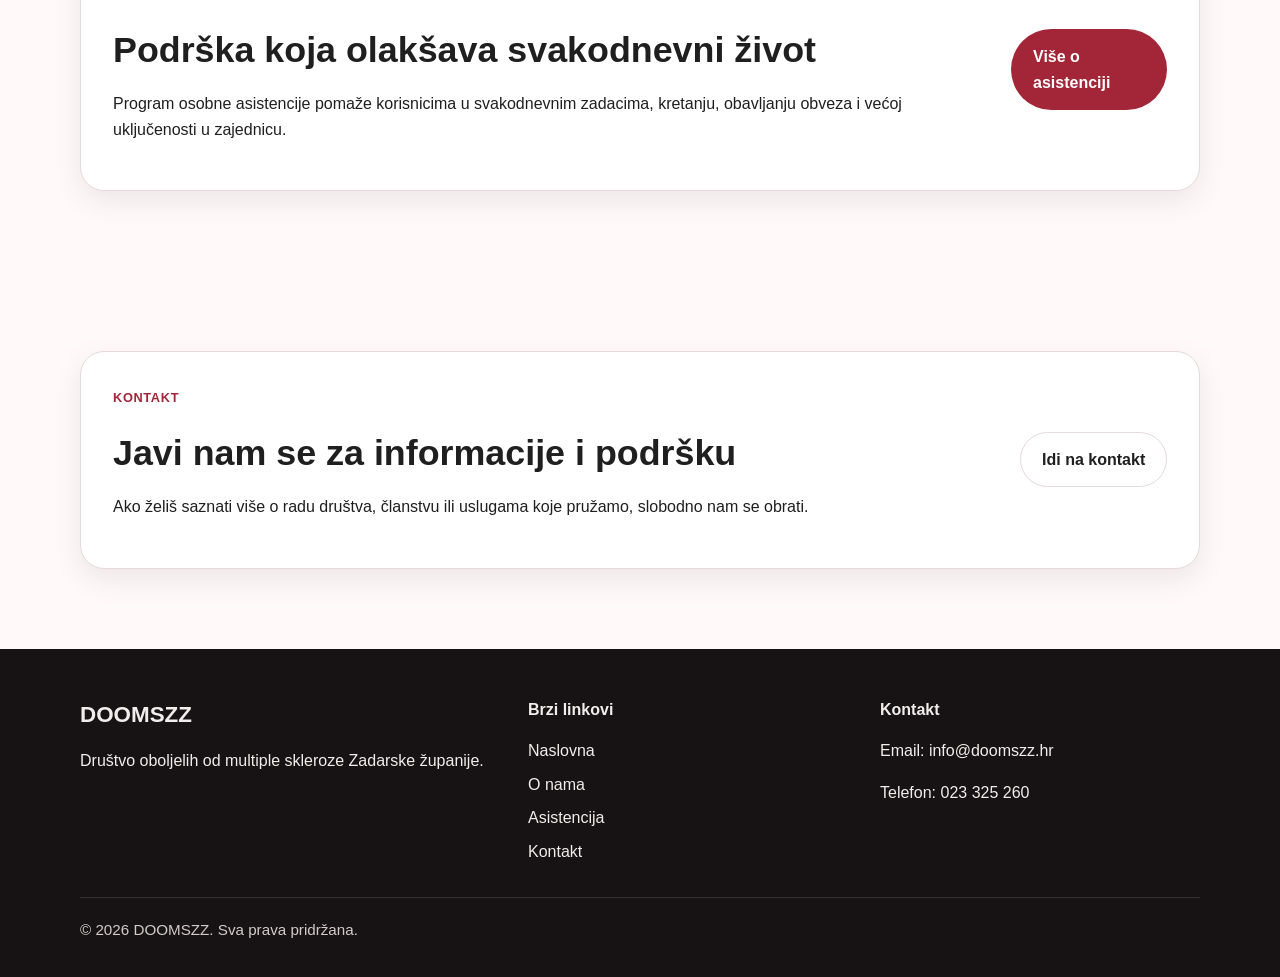
==== commit 0338c224: "updejt vjerojatno zadnji" ====
--- a/index.html
+++ b/index.html
@@ -45,7 +45,7 @@
     <section class="hero hero-home">
       <div class="container hero-grid">
         <div class="hero-content">
-          <p class="eyebrow">Društvo oboljelih od multiple skleroze</p>
+          <p class="eyebrow">Društvo oboljelih od multiple skleroze Zadarske županije</p>
           <h1>Društvo podrške, informiranja i zajedništva</h1>
           <p class="hero-text">
             Pružamo podršku osobama oboljelima od multiple skleroze kroz informiranje,
